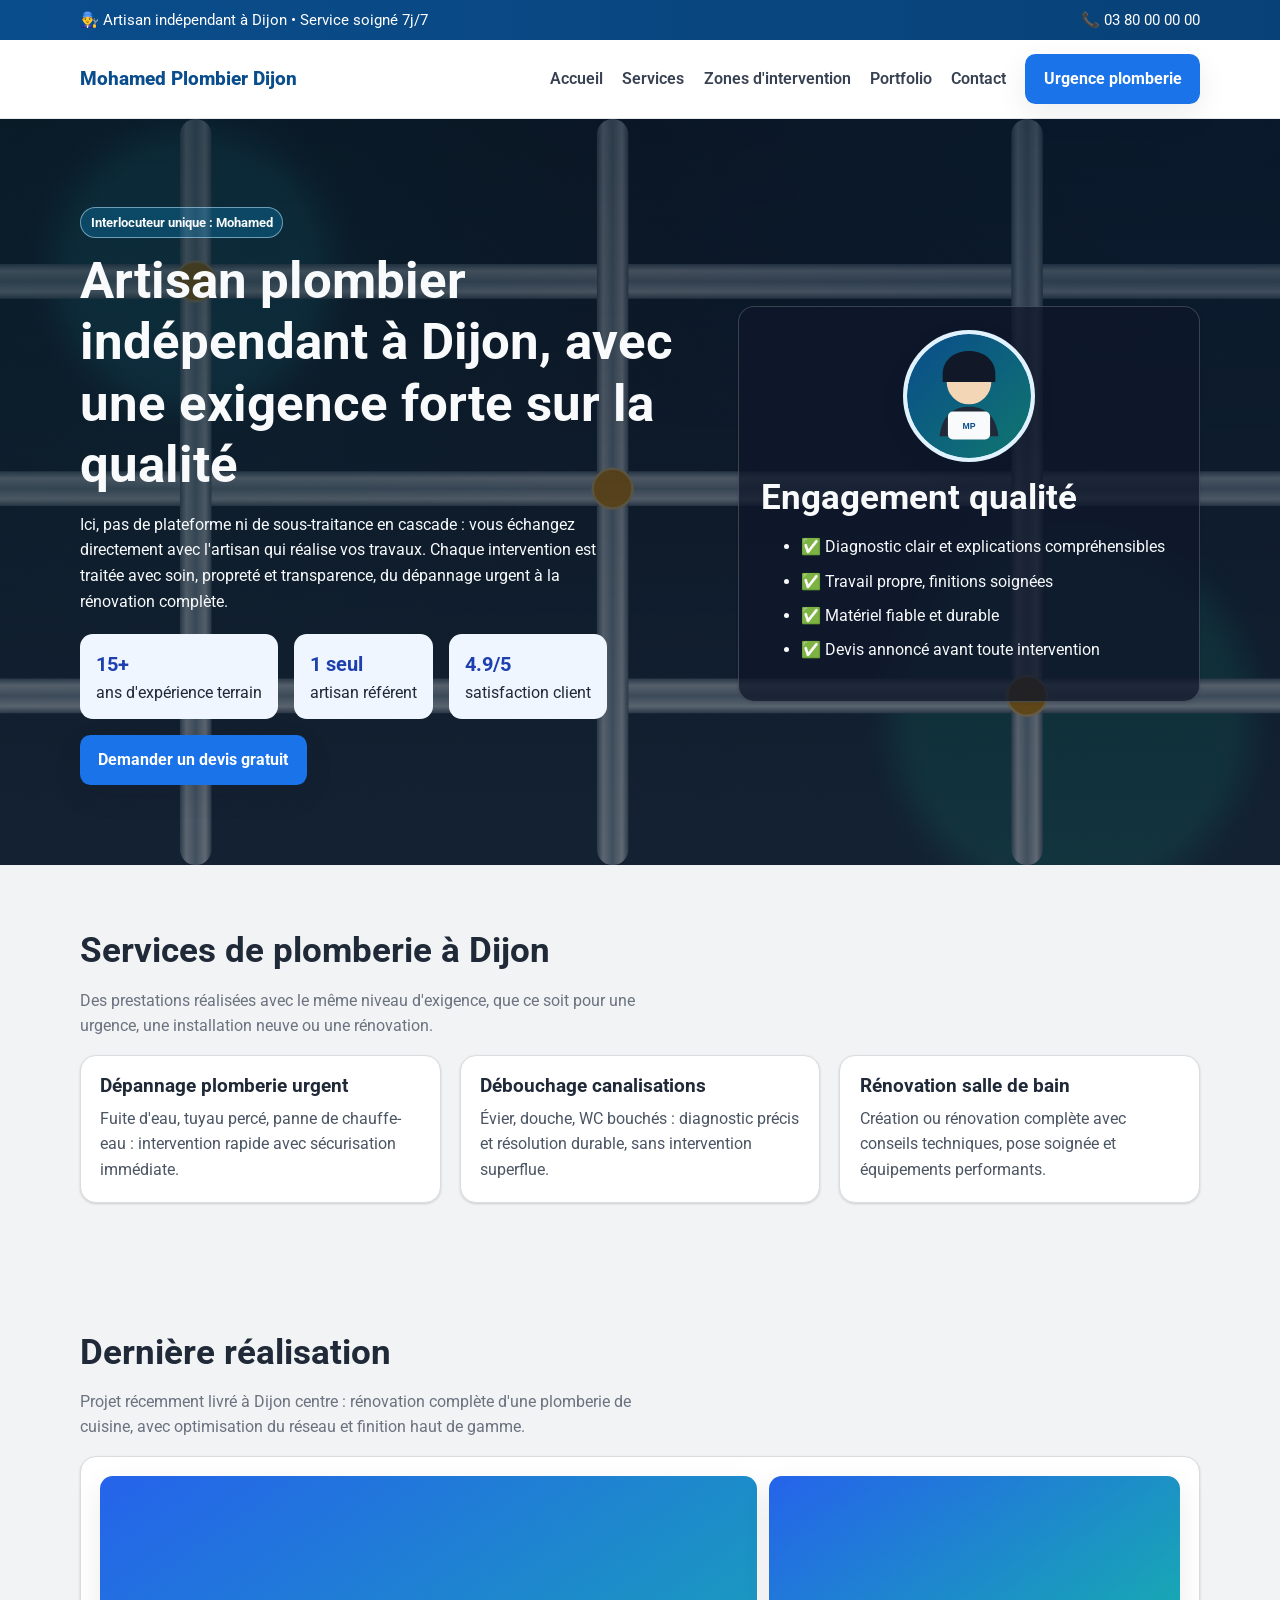
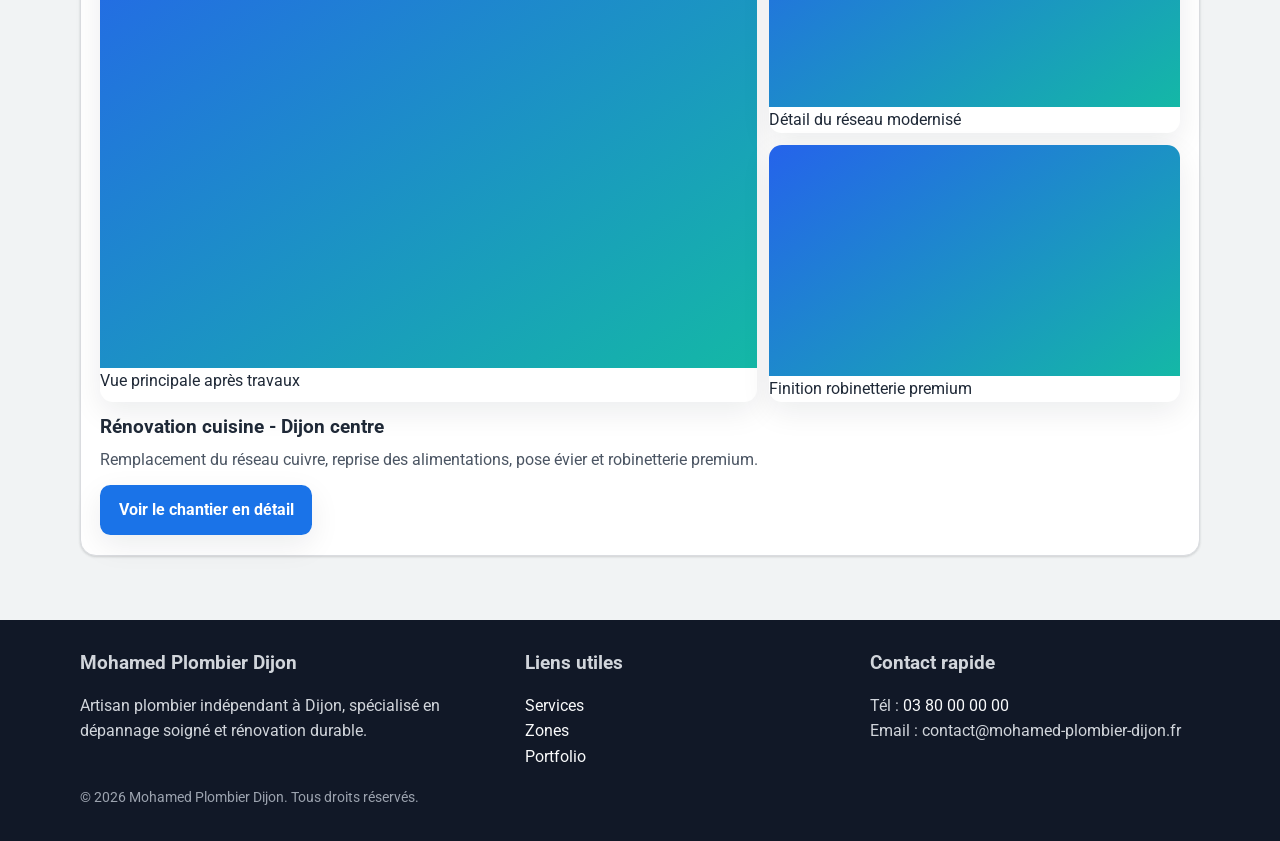
==== index.html @ c51dceea "Moderniser l’interface style Google et harmoniser les layouts réalisations" ====
<!doctype html>
<html lang="fr">
  <head>
    <meta charset="UTF-8" />
    <meta name="viewport" content="width=device-width, initial-scale=1.0" />
    <link rel="preconnect" href="https://fonts.googleapis.com" />
    <link rel="preconnect" href="https://fonts.gstatic.com" crossorigin />
    <link href="https://fonts.googleapis.com/css2?family=Roboto:wght@400;500;700;900&display=swap" rel="stylesheet" />
    <link href="https://fonts.googleapis.com/css2?family=Material+Symbols+Rounded:opsz,wght,FILL,GRAD@24,500,0,0" rel="stylesheet" />
    <title>Artisan plombier indépendant à Dijon | Mohamed Plombier</title>
    <meta
      name="description"
      content="Mohamed, artisan plombier indépendant à Dijon : dépannage soigné, installations durables, conseils personnalisés et qualité de service 7j/7."
    />
    <meta name="robots" content="index,follow" />
    <link rel="canonical" href="https://www.mohamed-plombier-dijon.fr/" />
    <meta property="og:title" content="Artisan plombier indépendant à Dijon | Mohamed Plombier" />
    <meta
      property="og:description"
      content="Un interlocuteur unique, des finitions soignées et une plomberie durable à Dijon et alentours."
    />
    <meta property="og:type" content="website" />
    <meta property="og:url" content="https://www.mohamed-plombier-dijon.fr/" />
    <meta property="og:locale" content="fr_FR" />
    <link rel="stylesheet" href="assets/css/styles.css" />
    <script type="application/ld+json">
      {
        "@context": "https://schema.org",
        "@type": "Plumber",
        "name": "Mohamed Plombier Dijon",
        "image": "https://www.mohamed-plombier-dijon.fr/assets/images/logo.png",
        "url": "https://www.mohamed-plombier-dijon.fr/",
        "telephone": "+33 3 80 00 00 00",
        "priceRange": "€€",
        "address": {
          "@type": "PostalAddress",
          "streetAddress": "12 Rue de la Liberté",
          "addressLocality": "Dijon",
          "postalCode": "21000",
          "addressCountry": "FR"
        },
        "areaServed": ["Dijon", "Talant", "Chenôve", "Quetigny", "Longvic", "Fontaine-lès-Dijon"],
        "openingHoursSpecification": [
          {
            "@type": "OpeningHoursSpecification",
            "dayOfWeek": ["Monday", "Tuesday", "Wednesday", "Thursday", "Friday", "Saturday", "Sunday"],
            "opens": "00:00",
            "closes": "23:59"
          }
        ]
      }
    </script>
  </head>
  <body>
    <a class="skip-link" href="#contenu">Aller au contenu</a>
    <div class="topbar">
      <div class="container">
        <span>👨‍🔧 Artisan indépendant à Dijon • Service soigné 7j/7</span>
        <a href="tel:+33380000000">📞 03 80 00 00 00</a>
      </div>
    </div>
    <header>
      <div class="container nav-wrap">
        <a class="logo" href="/">Mohamed Plombier Dijon</a>
        <nav aria-label="Navigation principale">
          <ul>
            <li><a href="index.html">Accueil</a></li>
            <li><a href="services.html">Services</a></li>
            <li><a href="zones.html">Zones d'intervention</a></li>
            <li><a href="portfolio/index.html">Portfolio</a></li>
            <li><a href="contact.html">Contact</a></li>
            <li><a class="cta" href="tel:+33380000000">Urgence plomberie</a></li>
          </ul>
        </nav>
      </div>
    </header>

    <main id="contenu">
      <section class="hero">
        <div class="container hero-grid">
          <div>
            <span class="badge">Interlocuteur unique : Mohamed</span>
            <h1>Artisan plombier indépendant à Dijon, avec une exigence forte sur la qualité</h1>
            <p class="subtitle">
              Ici, pas de plateforme ni de sous-traitance en cascade : vous échangez directement avec
              l'artisan qui réalise vos travaux. Chaque intervention est traitée avec soin, propreté et
              transparence, du dépannage urgent à la rénovation complète.
            </p>
            <div class="stats">
              <div class="stat"><strong>15+</strong> ans d'expérience terrain</div>
              <div class="stat"><strong>1 seul</strong> artisan référent</div>
              <div class="stat"><strong>4.9/5</strong> satisfaction client</div>
            </div>
            <p><a class="button" href="contact.html">Demander un devis gratuit</a></p>
          </div>
          <aside class="hero-card" aria-label="Engagements qualité">
            <div class="artisan-photo-wrap" aria-hidden="true">
              <div class="artisan-photo">
                <img src="assets/images/mohamed-artisan.svg" alt="" loading="lazy" />
              </div>
            </div>
            <h2>Engagement qualité</h2>
            <ul class="service-list">
              <li>✅ Diagnostic clair et explications compréhensibles</li>
              <li>✅ Travail propre, finitions soignées</li>
              <li>✅ Matériel fiable et durable</li>
              <li>✅ Devis annoncé avant toute intervention</li>
            </ul>
          </aside>
        </div>
      </section>

      <section class="section container">
        <h2>Services de plomberie à Dijon</h2>
        <p class="subtitle">
          Des prestations réalisées avec le même niveau d'exigence, que ce soit pour une urgence, une
          installation neuve ou une rénovation.
        </p>
        <div class="grid-3">
          <article class="card">
            <h3>Dépannage plomberie urgent</h3>
            <p>Fuite d'eau, tuyau percé, panne de chauffe-eau : intervention rapide avec sécurisation immédiate.</p>
          </article>
          <article class="card">
            <h3>Débouchage canalisations</h3>
            <p>Évier, douche, WC bouchés : diagnostic précis et résolution durable, sans intervention superflue.</p>
          </article>
          <article class="card">
            <h3>Rénovation salle de bain</h3>
            <p>Création ou rénovation complète avec conseils techniques, pose soignée et équipements performants.</p>
          </article>
        </div>
      </section>

      <section class="section container">
        <h2>Dernière réalisation</h2>
        <p class="subtitle">
          Projet récemment livré à Dijon centre : rénovation complète d'une plomberie de cuisine,
          avec optimisation du réseau et finition haut de gamme.
        </p>
        <div class="card">
          <div class="gallery-featured" style="margin-bottom: 0.9rem">
            <figure class="gallery-main">
              <div class="photo-placeholder" role="img" aria-label="Photo principale de la dernière réalisation"></div>
              <figcaption>Vue principale après travaux</figcaption>
            </figure>
            <div class="gallery-side">
              <figure>
                <div class="photo-placeholder" role="img" aria-label="Détail réseau plomberie"></div>
                <figcaption>Détail du réseau modernisé</figcaption>
              </figure>
              <figure>
                <div class="photo-placeholder" role="img" aria-label="Détail robinetterie"></div>
                <figcaption>Finition robinetterie premium</figcaption>
              </figure>
            </div>
          </div>
          <h3>Rénovation cuisine - Dijon centre</h3>
          <p>Remplacement du réseau cuivre, reprise des alimentations, pose évier et robinetterie premium.</p>
          <p style="margin-top: 0.8rem"><a class="button" href="portfolio/chantiers/renovation-cuisine-dijon.html">Voir le chantier en détail</a></p>
        </div>
      </section>
    </main>

    <footer>
      <div class="container footer-grid">
        <div>
          <h3>Mohamed Plombier Dijon</h3>
          <p>Artisan plombier indépendant à Dijon, spécialisé en dépannage soigné et rénovation durable.</p>
        </div>
        <div>
          <h3>Liens utiles</h3>
          <p><a href="services.html">Services</a><br /><a href="zones.html">Zones</a><br /><a href="portfolio/index.html">Portfolio</a></p>
        </div>
        <div>
          <h3>Contact rapide</h3>
          <p>Tél : <a href="tel:+33380000000">03 80 00 00 00</a><br />Email : contact@mohamed-plombier-dijon.fr</p>
        </div>
      </div>
      <div class="container small">© <span data-current-year></span> Mohamed Plombier Dijon. Tous droits réservés.</div>
    </footer>

    <script src="https://code.jquery.com/jquery-3.7.1.min.js" integrity="sha256-/JqT3SQfawRcv/BIHPThkBvs0OEvtFFmqPF/lYI/Cxo=" crossorigin="anonymous"></script>
    <script src="assets/js/main.js" defer></script>
  </body>
</html>
---- assets/css/styles.css ----
:root {
  --primary: #0a4d8c;
  --secondary: #0f766e;
  --accent: #f59e0b;
  --text: #1f2937;
  --muted: #6b7280;
  --bg: #f8fafc;
  --white: #ffffff;
  --shadow: 0 10px 30px rgba(15, 23, 42, 0.08);
}

* {
  box-sizing: border-box;
}

html {
  scroll-behavior: smooth;
}

body {
  margin: 0;
  font-family: "Roboto", "Inter", "Segoe UI", Arial, sans-serif;
  color: var(--text);
  background-color: #f1f3f4;
  line-height: 1.6;
}

a {
  color: inherit;
  text-decoration: none;
}

img {
  max-width: 100%;
  display: block;
}

.container {
  width: min(1120px, 92%);
  margin: 0 auto;
}

.topbar {
  background: linear-gradient(90deg, var(--primary), #084177);
  color: var(--white);
  padding: 0.5rem 0;
  font-size: 0.95rem;
}

.topbar .container {
  display: flex;
  justify-content: space-between;
  gap: 1rem;
  flex-wrap: wrap;
}

header {
  position: sticky;
  top: 0;
  z-index: 100;
  background: rgba(255, 255, 255, 0.98);
  backdrop-filter: blur(8px);
  border-bottom: 1px solid #e5e7eb;
}

.nav-wrap {
  display: flex;
  align-items: center;
  justify-content: space-between;
  padding: 0.85rem 0;
}

.logo {
  font-weight: 800;
  color: var(--primary);
  font-size: 1.2rem;
}

nav ul {
  list-style: none;
  display: flex;
  gap: 1.2rem;
  margin: 0;
  padding: 0;
  align-items: center;
}

nav a {
  font-weight: 600;
  color: #374151;
}

.cta,
.button {
  display: inline-block;
  background: var(--accent);
  color: #111827;
  font-weight: 700;
  padding: 0.78rem 1.15rem;
  border-radius: 0.65rem;
  box-shadow: var(--shadow);
  transition: transform 0.2s ease;
}

.cta:hover,
.button:hover {
  transform: translateY(-1px);
}

.hero {
  padding: 5.5rem 0 4rem;
  background:
    linear-gradient(rgba(7, 20, 35, 0.68), rgba(7, 20, 35, 0.52)),
    radial-gradient(circle at 95% -20%, rgba(10, 77, 140, 0.28), transparent 45%),
    radial-gradient(circle at 10% 10%, rgba(15, 118, 110, 0.22), transparent 40%),
    url("../images/plomberie-industrielle-realiste.svg") center/cover no-repeat;
}

.hero h1,
.hero .subtitle,
.hero .badge,
.hero .hero-card h2,
.hero .hero-card li {
  color: #f8fafc;
}


.hero .badge {
  background: rgba(14, 165, 233, 0.25);
  border: 1px solid rgba(186, 230, 253, 0.55);
}

.hero .hero-card {
  background: rgba(15, 23, 42, 0.75);
  border: 1px solid rgba(226, 232, 240, 0.2);
}

.hero-grid {
  display: grid;
  grid-template-columns: 1.15fr 0.85fr;
  gap: 2rem;
  align-items: center;
}

h1,
h2,
h3 {
  line-height: 1.2;
  margin-top: 0;
}

h1 {
  font-size: clamp(2rem, 4vw, 3.2rem);
  margin-bottom: 1rem;
}

h2 {
  font-size: clamp(1.6rem, 3vw, 2.2rem);
  margin-bottom: 0.8rem;
}

.subtitle {
  color: var(--muted);
  max-width: 62ch;
}



.artisan-photo-wrap {
  display: flex;
  justify-content: center;
  margin-bottom: 0.9rem;
}

.artisan-photo {
  width: 132px;
  height: 132px;
  border-radius: 999px;
  overflow: hidden;
  border: 4px solid #e0f2fe;
  box-shadow: 0 8px 20px rgba(15, 23, 42, 0.15);
  background: #dbeafe;
}

.artisan-photo img {
  width: 100%;
  height: 100%;
  object-fit: cover;
}

.hero-card {
  background: var(--white);
  border-radius: 1rem;
  padding: 1.4rem;
  box-shadow: var(--shadow);
}

.badge {
  display: inline-block;
  background: #dbeafe;
  color: #1e3a8a;
  padding: 0.25rem 0.6rem;
  border-radius: 999px;
  font-size: 0.82rem;
  font-weight: 700;
  margin-bottom: 0.75rem;
}

.section {
  padding: 4rem 0;
}

.grid-3,
.grid-2 {
  display: grid;
  gap: 1.2rem;
}

.grid-3 {
  grid-template-columns: repeat(3, minmax(0, 1fr));
}

.grid-2 {
  grid-template-columns: repeat(2, minmax(0, 1fr));
}

.card {
  background: var(--white);
  border-radius: 1rem;
  padding: 1.2rem;
  box-shadow: var(--shadow);
}

.card h3 {
  margin-bottom: 0.5rem;
}

.card p {
  margin: 0;
  color: #4b5563;
}

.service-list li {
  margin-bottom: 0.55rem;
}

.stats {
  display: flex;
  gap: 1rem;
  flex-wrap: wrap;
  margin-top: 1.25rem;
}

.stat {
  background: #eff6ff;
  padding: 0.85rem 1rem;
  border-radius: 0.8rem;
  min-width: 130px;
}

.stat strong {
  display: block;
  font-size: 1.25rem;
  color: #1e40af;
}

.portfolio-thumb {
  aspect-ratio: 16/11;
  border-radius: 0.8rem;
  background: linear-gradient(135deg, #0ea5e9, #0f766e);
  margin-bottom: 0.8rem;
  position: relative;
  overflow: hidden;
}

.portfolio-thumb::after {
  content: "Photo chantier";
  position: absolute;
  inset: auto 0 0 0;
  background: rgba(17, 24, 39, 0.75);
  color: var(--white);
  padding: 0.5rem;
  text-align: center;
  font-size: 0.9rem;
}

footer {
  background: #111827;
  color: #d1d5db;
  padding: 2rem 0;
}

footer a {
  color: #f9fafb;
}

.footer-grid {
  display: grid;
  grid-template-columns: 1.3fr 1fr 1fr;
  gap: 1rem;
}

.small {
  font-size: 0.9rem;
  color: #9ca3af;
}

.breadcrumb {
  font-size: 0.95rem;
  color: #6b7280;
  margin-bottom: 1rem;
}


.gallery-featured {
  display: grid;
  grid-template-columns: 1.6fr 1fr;
  gap: 0.8rem;
}

.gallery-main,
.gallery-side figure {
  margin: 0;
  background: var(--white);
  border-radius: 0.8rem;
  overflow: hidden;
  box-shadow: var(--shadow);
}

.gallery-main .photo-placeholder {
  aspect-ratio: 4/3;
}

.gallery-side {
  display: grid;
  gap: 0.8rem;
}

.gallery-side .photo-placeholder {
  aspect-ratio: 16/9;
}

.gallery {
  display: grid;
  grid-template-columns: repeat(3, minmax(0, 1fr));
  gap: 0.8rem;
}

.gallery figure {
  margin: 0;
  background: var(--white);
  border-radius: 0.8rem;
  overflow: hidden;
  box-shadow: var(--shadow);
}

.photo-placeholder {
  aspect-ratio: 4/3;
  background: linear-gradient(145deg, #2563eb, #14b8a6);
}

.gallery figcaption {
  padding: 0.65rem;
  font-size: 0.9rem;
  color: #374151;
}

.skip-link {
  position: absolute;
  left: -9999px;
  top: auto;
}

.skip-link:focus {
  left: 12px;
  top: 12px;
  background: #111827;
  color: white;
  padding: 0.5rem 0.75rem;
  border-radius: 0.5rem;
}

@media (max-width: 960px) {
  .hero-grid,
  .grid-3,
  .grid-2,
  .footer-grid,
  .gallery,
  .gallery-featured {
    grid-template-columns: 1fr;
  }

  nav ul {
    display: none;
  }
}


/* Google/Material inspired refresh */
:root {
  --material-blue: #1a73e8;
  --material-surface: #ffffff;
  --material-border: #dadce0;
}

.card,
.hero-card,
.realisation-card {
  border: 1px solid var(--material-border);
  box-shadow: 0 1px 2px rgba(60, 64, 67, 0.12), 0 1px 3px rgba(60, 64, 67, 0.08);
}

.realisation-card {
  background: var(--material-surface);
  border-radius: 1rem;
  overflow: hidden;
}

.realisations-grid {
  display: grid;
  grid-template-columns: 1.2fr 1fr;
  gap: 1rem;
}

.realisation-card.featured {
  grid-row: span 2;
}

.realisation-cover {
  height: 190px;
  background: linear-gradient(140deg, #0ea5e9, #2563eb 48%, #0f766e);
}

.realisation-content {
  padding: 1rem;
}

.realisation-content h2,
.realisation-content h3 {
  margin: 0.4rem 0;
}

.realisation-meta {
  display: flex;
  gap: 0.85rem;
  flex-wrap: wrap;
  font-size: 0.9rem;
  color: #5f6368;
}

.realisation-meta span {
  display: inline-flex;
  align-items: center;
  gap: 0.25rem;
}

.material-symbols-rounded {
  font-size: 1.05rem;
  vertical-align: middle;
}

.chip {
  display: inline-flex;
  align-items: center;
  gap: 0.3rem;
  background: #e8f0fe;
  color: #1967d2;
  border: 1px solid #c6dafc;
  border-radius: 999px;
  padding: 0.25rem 0.7rem;
  font-size: 0.85rem;
  font-weight: 700;
}

.button,
.cta {
  background: var(--material-blue);
  color: #fff;
}

nav a:hover,
.logo:hover {
  color: var(--material-blue);
}

@media (max-width: 960px) {
  .realisations-grid {
    grid-template-columns: 1fr;
  }

  .realisation-card.featured {
    grid-row: auto;
  }
}


header.is-scrolled {
  box-shadow: 0 8px 24px rgba(60, 64, 67, 0.2);
}
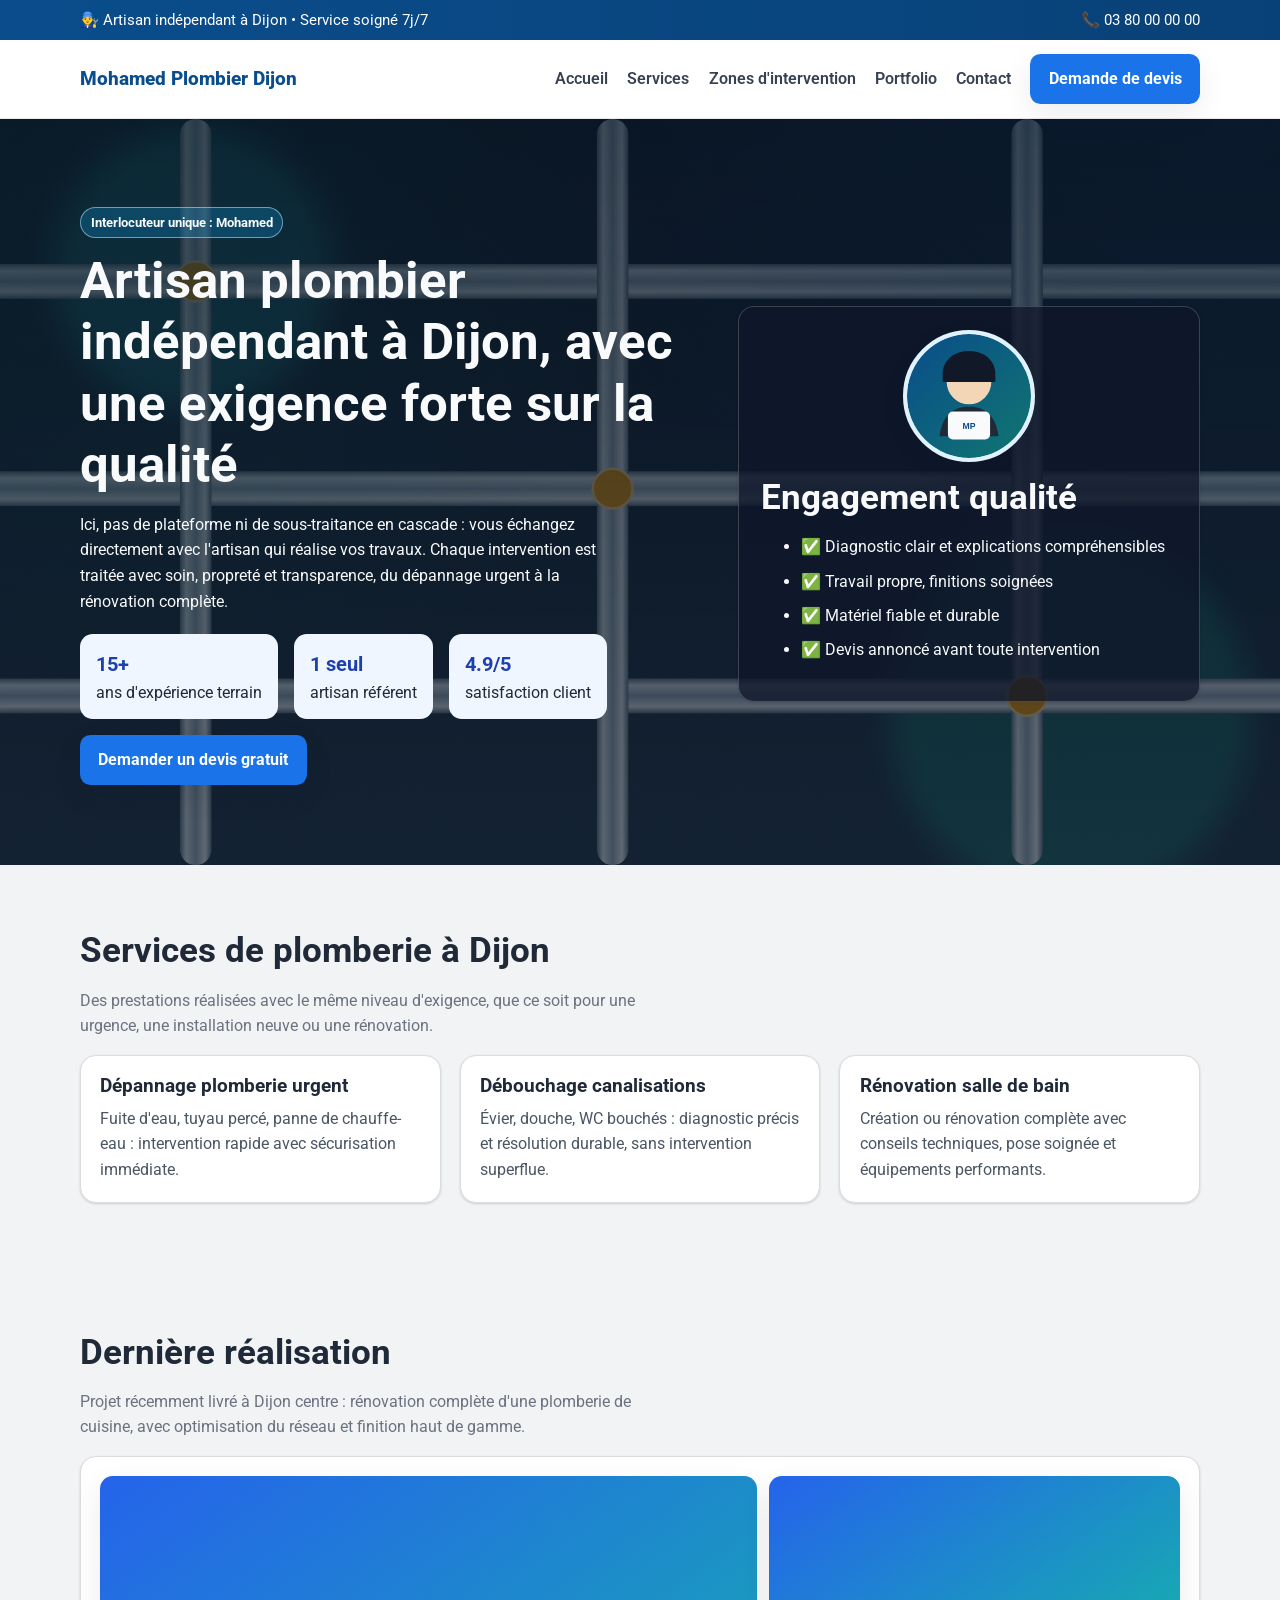
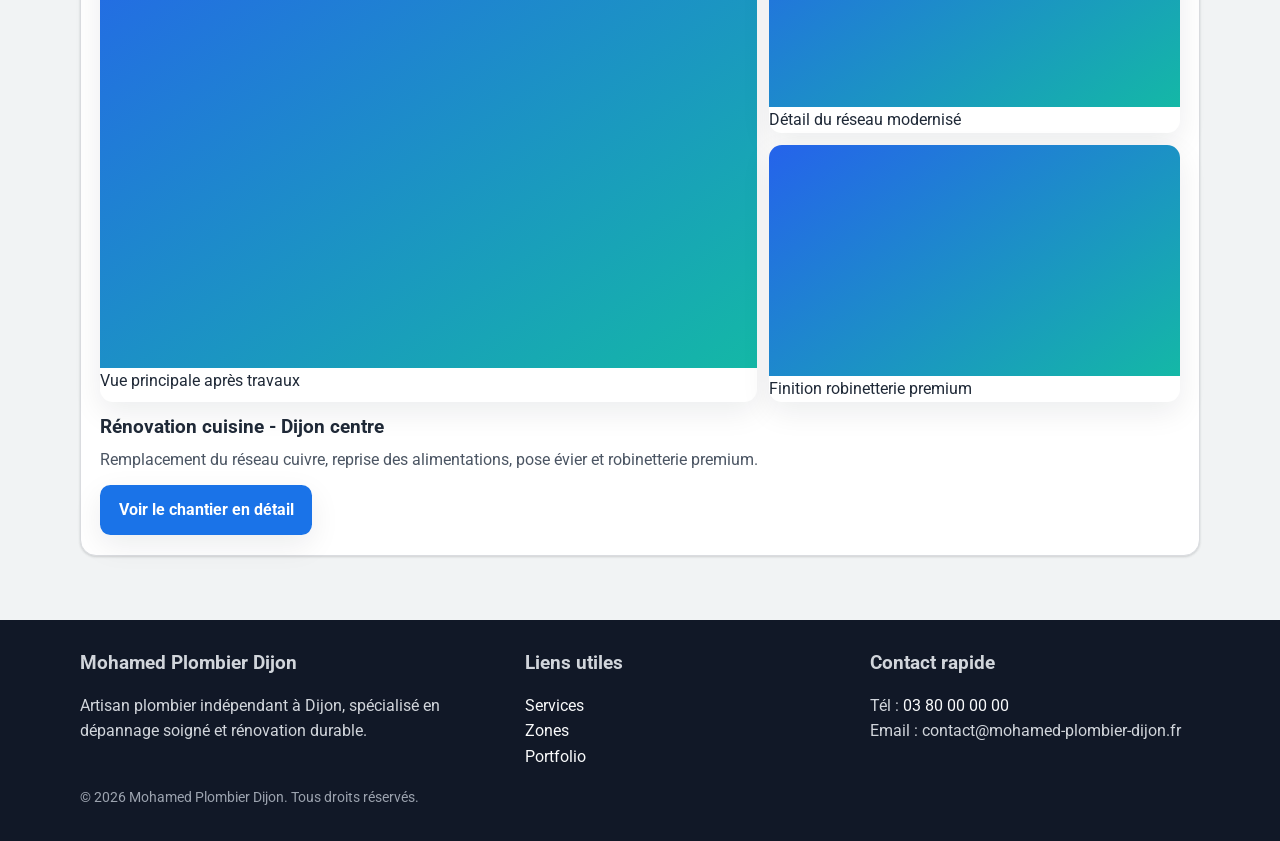
==== commit 791fb942: "Rendre la popup devis plus visuelle avec icones" ====
--- a/index.html
+++ b/index.html
@@ -7,6 +7,7 @@
     <link rel="preconnect" href="https://fonts.gstatic.com" crossorigin />
     <link href="https://fonts.googleapis.com/css2?family=Roboto:wght@400;500;700;900&display=swap" rel="stylesheet" />
     <link href="https://fonts.googleapis.com/css2?family=Material+Symbols+Rounded:opsz,wght,FILL,GRAD@24,500,0,0" rel="stylesheet" />
+    <link rel="stylesheet" href="https://cdnjs.cloudflare.com/ajax/libs/font-awesome/6.5.2/css/all.min.css" crossorigin="anonymous" referrerpolicy="no-referrer" />
     <title>Artisan plombier indépendant à Dijon | Mohamed Plombier</title>
     <meta
       name="description"
@@ -61,7 +62,7 @@
     </div>
     <header>
       <div class="container nav-wrap">
-        <a class="logo" href="/">Mohamed Plombier Dijon</a>
+        <a class="logo" href="index.html">Mohamed Plombier Dijon</a>
         <nav aria-label="Navigation principale">
           <ul>
             <li><a href="index.html">Accueil</a></li>
@@ -69,7 +70,7 @@
             <li><a href="zones.html">Zones d'intervention</a></li>
             <li><a href="portfolio/index.html">Portfolio</a></li>
             <li><a href="contact.html">Contact</a></li>
-            <li><a class="cta" href="tel:+33380000000">Urgence plomberie</a></li>
+            <li><a class="cta" href="#devis-popup" data-devis-open>Demande de devis</a></li>
           </ul>
         </nav>
       </div>
@@ -91,7 +92,7 @@
               <div class="stat"><strong>1 seul</strong> artisan référent</div>
               <div class="stat"><strong>4.9/5</strong> satisfaction client</div>
             </div>
-            <p><a class="button" href="contact.html">Demander un devis gratuit</a></p>
+            <p><a class="button" href="#devis-popup" data-devis-open>Demander un devis gratuit</a></p>
           </div>
           <aside class="hero-card" aria-label="Engagements qualité">
             <div class="artisan-photo-wrap" aria-hidden="true">
@@ -161,6 +162,32 @@
         </div>
       </section>
     </main>
+    <div class="devis-modal" id="devis-popup" role="dialog" aria-modal="true" aria-labelledby="devis-title" aria-hidden="true">
+      <div class="devis-modal__backdrop" data-devis-close></div>
+      <div class="devis-modal__content">
+        <button class="devis-modal__close" type="button" aria-label="Fermer la fenêtre" data-devis-close>×</button>
+        <h2 id="devis-title">Demande de devis</h2>
+        <p>Contactez directement Mohamed pour obtenir un devis rapide et personnalisé :</p>
+        <ul class="devis-list">
+          <li>
+            <i class="fa-solid fa-phone" aria-hidden="true"></i>
+            <span><strong>Téléphone</strong><a href="tel:+33380000000">03 80 00 00 00</a></span>
+          </li>
+          <li>
+            <i class="fa-solid fa-envelope" aria-hidden="true"></i>
+            <span><strong>Email</strong><a href="mailto:contact@mohamed-plombier-dijon.fr">contact@mohamed-plombier-dijon.fr</a></span>
+          </li>
+          <li>
+            <i class="fa-solid fa-location-dot" aria-hidden="true"></i>
+            <span><strong>Adresse</strong>12 Rue de la Liberté, 21000 Dijon</span>
+          </li>
+          <li>
+            <i class="fa-regular fa-clock" aria-hidden="true"></i>
+            <span><strong>Disponibilité</strong>24h/24 - 7j/7</span>
+          </li>
+        </ul>
+      </div>
+    </div>
 
     <footer>
       <div class="container footer-grid">
--- a/assets/css/styles.css
+++ b/assets/css/styles.css
@@ -497,3 +497,95 @@
 header.is-scrolled {
   box-shadow: 0 8px 24px rgba(60, 64, 67, 0.2);
 }
+
+.devis-modal {
+  position: fixed;
+  inset: 0;
+  display: none;
+  align-items: center;
+  justify-content: center;
+  z-index: 300;
+}
+
+.devis-modal.is-open {
+  display: flex;
+}
+
+.devis-modal__backdrop {
+  position: absolute;
+  inset: 0;
+  background: rgba(17, 24, 39, 0.65);
+}
+
+.devis-modal__content {
+  position: relative;
+  width: min(560px, 92%);
+  background: #fff;
+  border-radius: 1rem;
+  padding: 1.5rem;
+  box-shadow: 0 18px 45px rgba(17, 24, 39, 0.28);
+  z-index: 1;
+}
+
+.devis-modal__close {
+  position: absolute;
+  top: 0.7rem;
+  right: 0.8rem;
+  border: none;
+  background: transparent;
+  font-size: 1.5rem;
+  cursor: pointer;
+  color: #4b5563;
+}
+
+body.modal-open {
+  overflow: hidden;
+}
+
+.devis-list {
+  list-style: none;
+  margin: 1rem 0 0;
+  padding: 0;
+  display: grid;
+  gap: 0.7rem;
+}
+
+.devis-list li {
+  display: flex;
+  align-items: flex-start;
+  gap: 0.75rem;
+  background: #f8fafc;
+  border: 1px solid #e5e7eb;
+  border-radius: 0.75rem;
+  padding: 0.7rem 0.85rem;
+}
+
+.devis-list i {
+  width: 1.95rem;
+  height: 1.95rem;
+  display: inline-flex;
+  align-items: center;
+  justify-content: center;
+  border-radius: 999px;
+  background: #e8f0fe;
+  color: #1a73e8;
+  margin-top: 0.05rem;
+}
+
+.devis-list span {
+  display: grid;
+  gap: 0.12rem;
+  color: #374151;
+}
+
+.devis-list strong {
+  font-size: 0.82rem;
+  text-transform: uppercase;
+  letter-spacing: 0.03em;
+  color: #6b7280;
+}
+
+.devis-list a {
+  color: #0b57d0;
+  font-weight: 600;
+}
